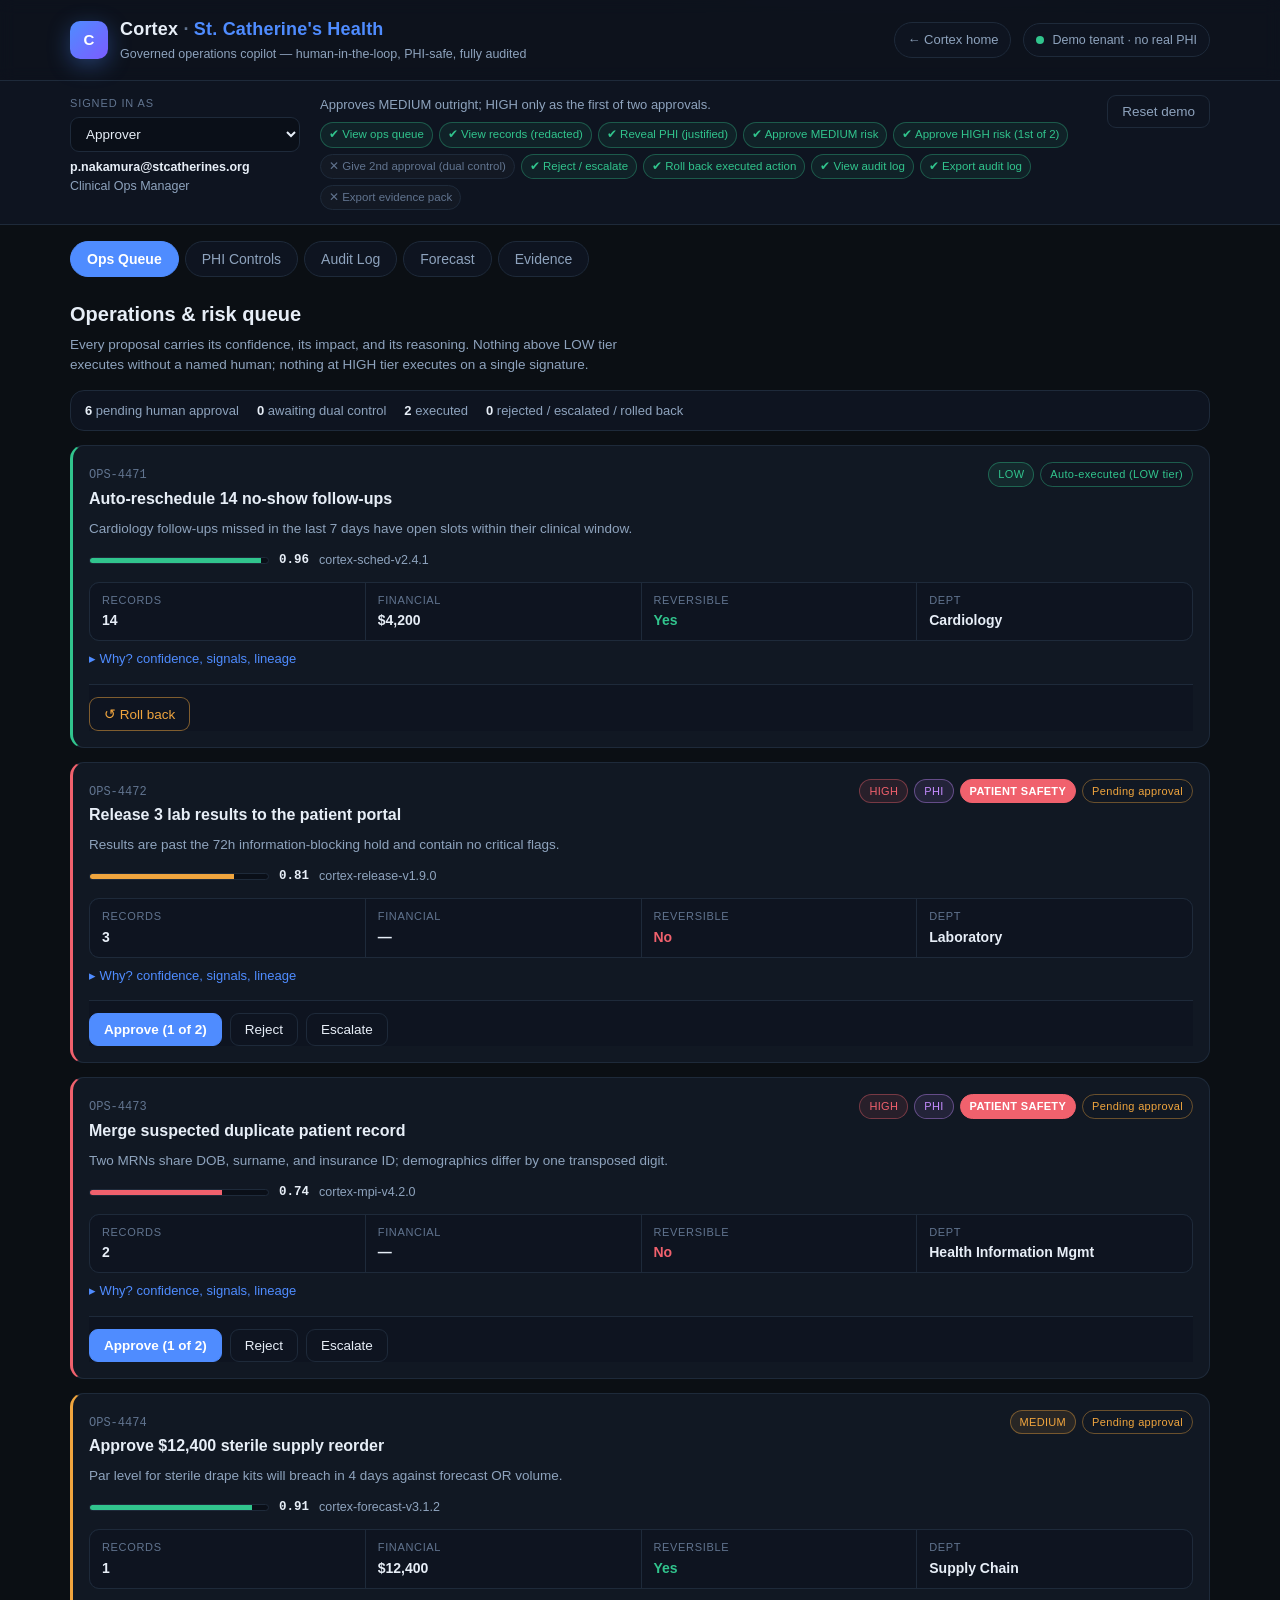
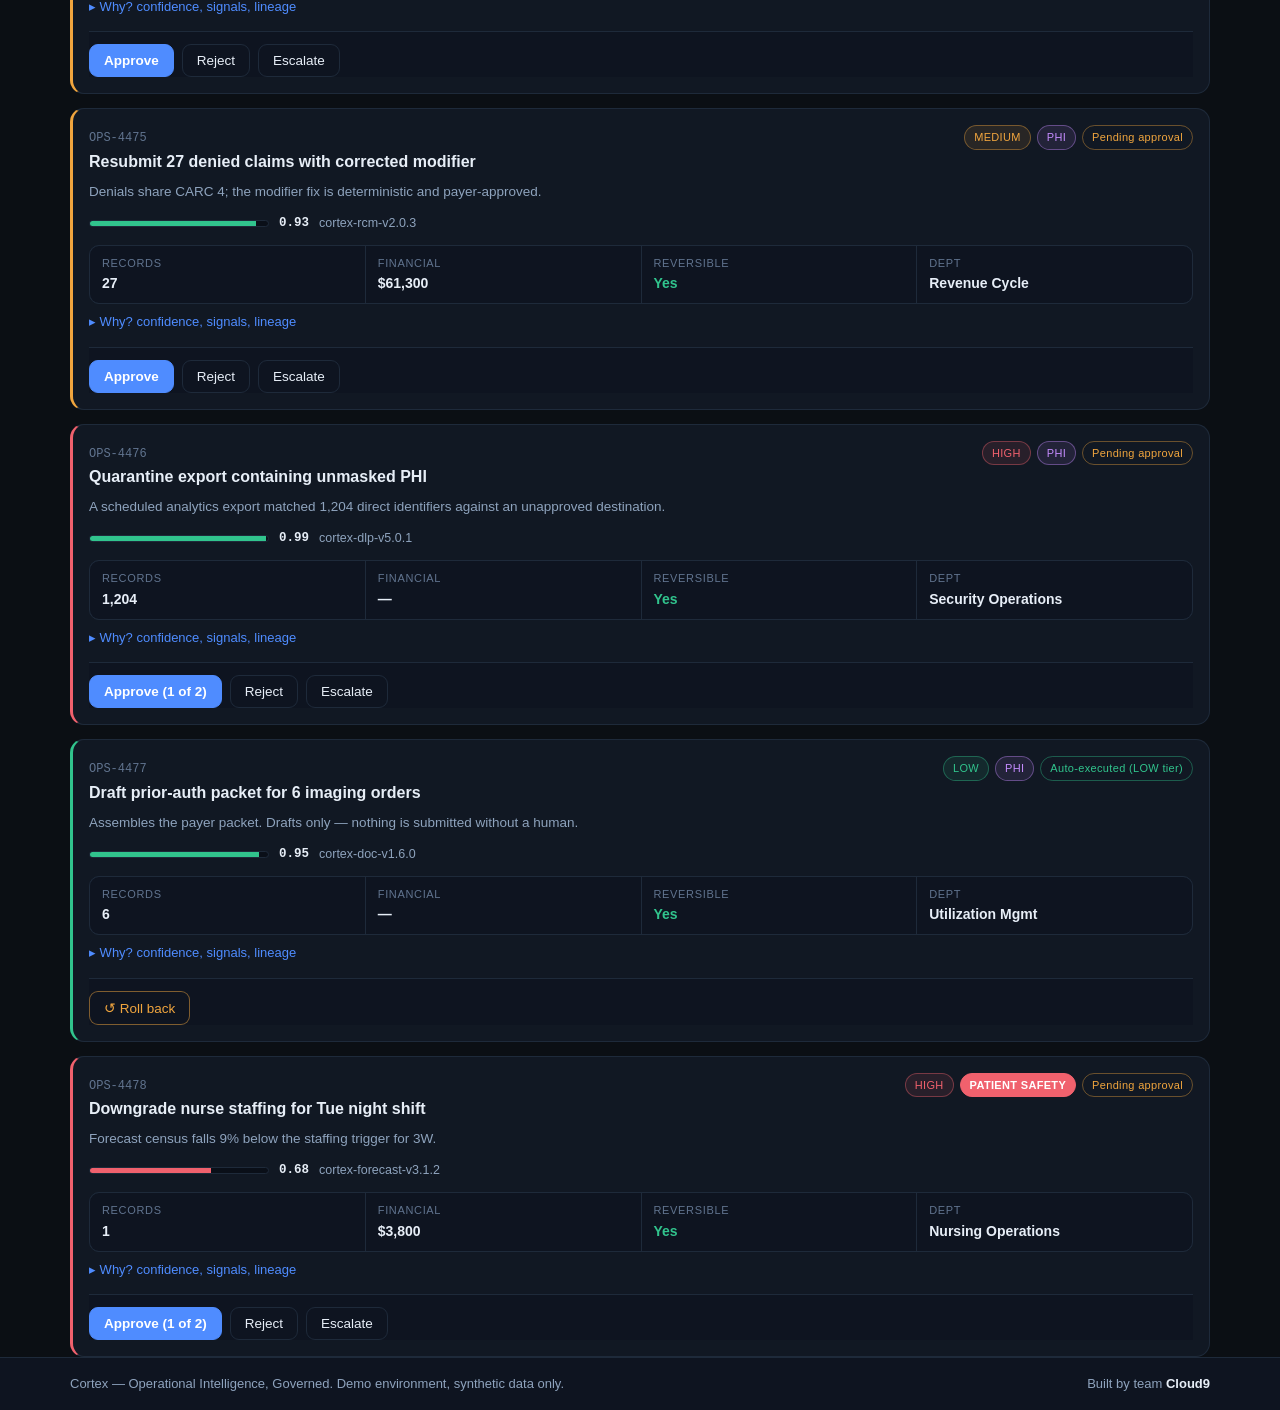
==== cloud9_health.html @ 412a2119 "St. Catherine's health page" ====
<!doctype html>
<html lang="en">
<head>
<meta charset="utf-8" />
<meta name="viewport" content="width=device-width, initial-scale=1" />
<title>Cortex — Governed Operations for St. Catherine's Health</title>
<link rel="stylesheet" href="cloud9/styles.css" />
</head>
<body>

<header class="top">
  <div class="wrap top-inner">
    <div class="brand">
      <div class="logo">C</div>
      <div>
        <h1>Cortex <span class="sep">·</span> <span class="tenant">St. Catherine's Health</span></h1>
        <p>Governed operations copilot — human-in-the-loop, PHI-safe, fully audited</p>
      </div>
    </div>
    <div class="top-right">
      <a class="home-link" href="index.html">← Cortex home</a>
      <div class="live"><span class="dot"></span> Demo tenant · no real PHI</div>
    </div>
  </div>
</header>

<section class="rolebar">
  <div class="wrap rolebar-inner">
    <div class="role-pick">
      <label for="roleSelect">Signed in as</label>
      <select id="roleSelect"></select>
      <div class="role-id">
        <b id="roleActor"></b>
        <span id="roleTitle"></span>
      </div>
    </div>
    <div class="role-detail">
      <div id="roleNote" class="role-note"></div>
      <div id="roleCaps" class="caps"></div>
    </div>
    <button id="resetDemo" class="btn ghost">Reset demo</button>
  </div>
</section>

<nav class="wrap"><div id="tabs" class="tabs"></div></nav>

<main class="wrap">

  <!-- ------------------------------------------------------------ OPS QUEUE -->
  <section class="panel" data-panel="queue">
    <div class="panel-head">
      <div>
        <h2>Operations &amp; risk queue</h2>
        <p class="lede">Every proposal carries its confidence, its impact, and its reasoning.
          Nothing above LOW tier executes without a named human; nothing at HIGH tier executes
          on a single signature.</p>
      </div>
    </div>
    <div id="queueStats" class="stats"></div>
    <div id="queueList" class="cards"></div>
  </section>

  <!-- ---------------------------------------------------------- PHI CONTROLS -->
  <section class="panel" data-panel="phi">
    <div class="panel-head">
      <div>
        <h2>PHI controls</h2>
        <p class="lede">Redacted by default. Reveal is per-field, requires a reason code and a
          written justification, expires after 60 seconds, and is written to the audit trail.</p>
      </div>
      <button id="previewToggle" class="btn">Show redaction preview</button>
    </div>

    <div id="phiRecords" class="cards"></div>

    <div class="card">
      <header class="card-head"><div><h3>Redactor — try it yourself</h3></div>
        <span class="badge">live regex detectors</span></header>
      <p class="muted small">Paste any text. The detectors run in your browser on every keystroke —
        nothing here is pre-baked.</p>
      <textarea id="scratchInput" rows="4" spellcheck="false"></textarea>
      <div class="row">
        <button id="scratchSample" class="btn tiny">Load sample</button>
        <button id="scratchClear" class="btn tiny">Clear</button>
      </div>
      <div id="scratchOut" class="scratch"></div>
    </div>

    <div id="revealModal" class="modal" hidden>
      <div class="modal-box">
        <h3>Justify this reveal</h3>
        <p class="muted small">Field: <b id="revealTarget"></b></p>
        <label for="reasonCode">Reason code (HIPAA permitted purpose)</label>
        <select id="reasonCode"></select>
        <label for="justifyText">Written justification</label>
        <textarea id="justifyText" rows="3" placeholder="Why do you need to see this identifier right now?"></textarea>
        <div class="muted small" id="justifyCount">0 / 20 characters minimum</div>
        <div class="stepup">Step-up authentication: enforced by your IdP (SAML/OIDC) at the session
          boundary. This demo build gates on the justification; the production gate additionally
          requires a fresh MFA claim.</div>
        <div class="row end">
          <button id="revealCancel" class="btn">Cancel</button>
          <button id="revealConfirm" class="btn primary" disabled>Reveal for 60s</button>
        </div>
      </div>
    </div>
  </section>

  <!-- ------------------------------------------------------------ AUDIT LOG -->
  <section class="panel" data-panel="audit">
    <div class="panel-head">
      <div>
        <h2>Audit log</h2>
        <p class="lede">Append-only and hash-chained. Who, what, when, inputs, outputs, justification,
          and lineage — for every human action and every model decision. Click a row to expand it.</p>
      </div>
    </div>

    <div class="audit-controls">
      <input id="auditQ" type="search" placeholder="Search actor, object, inputs, outputs…" />
      <select id="auditActor"></select>
      <select id="auditAction"></select>
      <select id="auditTier">
        <option value="">All tiers</option>
        <option>LOW</option><option>MEDIUM</option><option>HIGH</option>
        <option>PHI</option><option value="n/a">n/a</option>
      </select>
      <span id="auditCount" class="muted small"></span>
      <span class="spacer"></span>
      <button id="verifyChain" class="btn">Verify chain</button>
      <button id="tamperSim" class="btn warn">Simulate tampering</button>
      <button id="exportCSV" class="btn primary audit-export">Export CSV</button>
      <button id="exportJSON" class="btn audit-export">Export JSON</button>
    </div>

    <div id="chainStatus" class="chain-status"></div>

    <div class="table-scroll">
      <table class="audit">
        <thead><tr>
          <th>#</th><th>Timestamp (UTC)</th><th>Actor</th><th>Action</th>
          <th>Object</th><th>Tier</th><th>Hash</th>
        </tr></thead>
        <tbody id="auditBody"></tbody>
      </table>
    </div>
  </section>

  <!-- ------------------------------------------------------------- FORECAST -->
  <section class="panel" data-panel="forecast">
    <div class="panel-head">
      <div>
        <h2>Demand forecast</h2>
        <p class="lede">A disclosed moving average, not a black box. Accepting a forecast records it
          as a model decision with its full input series.</p>
      </div>
      <div class="row">
        <select id="deptSelect"></select>
        <button id="acceptForecast" class="btn primary">Accept into planning</button>
      </div>
    </div>
    <div id="forecastPanel" class="card"></div>
  </section>

  <!-- ------------------------------------------------------------- EVIDENCE -->
  <section class="panel" data-panel="evidence">
    <div class="panel-head">
      <div>
        <h2>Vendor risk evidence</h2>
        <p class="lede">Each control opens to the artifact behind it. The permission matrix is read
          live from the running application, and the evidence pack embeds the verified audit chain.</p>
      </div>
      <div class="row">
        <button id="exportEvidence" class="btn primary">Export evidence pack</button>
      </div>
    </div>
    <div id="evidenceNote" class="muted small"></div>
    <div id="evidenceList" class="evidence"></div>
  </section>

</main>

<div id="toast" class="toast"></div>

<footer>
  <div class="wrap foot">
    <div>Cortex — Operational Intelligence, Governed. Demo environment, synthetic data only.</div>
    <div>Built by team <span class="teamtag">Cloud9</span></div>
  </div>
</footer>

<script src="cloud9/js/util.js"></script>
<script src="cloud9/js/data.js"></script>
<script src="cloud9/js/rbac.js"></script>
<script src="cloud9/js/redact.js"></script>
<script src="cloud9/js/audit.js"></script>
<script src="cloud9/js/app.js"></script>
<script src="cloud9/js/queue.js"></script>
<script src="cloud9/js/phi.js"></script>
<script src="cloud9/js/auditview.js"></script>
<script src="cloud9/js/forecast.js"></script>
<script src="cloud9/js/evidence.js"></script>
<script>
  CORTEX.queue.init();
  CORTEX.phi.init();
  CORTEX.auditview.init();
  CORTEX.forecast.init();
  CORTEX.evidence.init();
  CORTEX.app.boot();
</script>
</body>
</html>
---- cloud9/styles.css ----
/* Cortex demo — St. Catherine's Health console. Team Cloud9.
   Palette matches index.html so the two pages read as one product. */

:root{
  --bg:#0b0f14; --panel:#111823; --panel2:#0e1420; --line:#1e2a3a;
  --ink:#e7eef7; --mut:#8ea3bd; --mut2:#61748f;
  --accent:#4f8cff; --accent2:#2f6fe0; --good:#31c48d; --warn:#f0a53e; --bad:#f0616d;
  --radius:14px;
}
*{box-sizing:border-box}
html,body{margin:0}
body{
  background:radial-gradient(1200px 600px at 70% -10%,#12243f 0%,var(--bg) 55%);
  color:var(--ink);
  font:15px/1.5 -apple-system,BlinkMacSystemFont,"Segoe UI",Roboto,Inter,Helvetica,Arial,sans-serif;
  -webkit-font-smoothing:antialiased;min-height:100vh;display:flex;flex-direction:column;
}
.wrap{max-width:1180px;margin:0 auto;padding:0 20px;width:100%}
h1,h2,h3{margin:0}
code,pre,.mono{font-family:ui-monospace,SFMono-Regular,Menlo,Consolas,monospace}
.muted{color:var(--mut)}
.small{font-size:12.5px}
.nowrap{white-space:nowrap}
.ok{color:var(--good)} .bad{color:var(--bad)}
.spacer{flex:1}
.row{display:flex;gap:8px;align-items:center;flex-wrap:wrap;margin-top:8px}
.row.end{justify-content:flex-end}

/* ------------------------------------------------------------------ header */
.top{border-bottom:1px solid var(--line);background:rgba(14,20,32,.72);backdrop-filter:blur(8px)}
.top-inner{display:flex;align-items:center;justify-content:space-between;gap:16px;flex-wrap:wrap;padding-top:16px;padding-bottom:16px}
.brand{display:flex;align-items:center;gap:12px}
.logo{width:38px;height:38px;border-radius:10px;background:linear-gradient(135deg,#4f8cff,#7b5cff);
  display:grid;place-items:center;font-weight:800;color:#fff;box-shadow:0 6px 22px rgba(79,140,255,.35)}
.brand h1{font-size:18px;letter-spacing:.2px}
.brand p{margin:2px 0 0;color:var(--mut);font-size:12.5px}
.sep{color:var(--mut2)}
.tenant{color:var(--accent)}
.top-right{display:flex;align-items:center;gap:12px;flex-wrap:wrap}
.home-link{color:var(--mut);text-decoration:none;font-size:13px;border:1px solid var(--line);
  padding:7px 12px;border-radius:999px;background:var(--panel2)}
.home-link:hover{color:var(--ink);border-color:var(--accent)}
.live{display:flex;align-items:center;gap:8px;color:var(--mut);font-size:12.5px;
  border:1px solid var(--line);padding:7px 12px;border-radius:999px;background:var(--panel2)}
.dot{width:8px;height:8px;border-radius:50%;background:var(--good);animation:pulse 2s infinite}
@keyframes pulse{0%{box-shadow:0 0 0 0 rgba(49,196,141,.5)}70%{box-shadow:0 0 0 8px rgba(49,196,141,0)}100%{box-shadow:0 0 0 0 rgba(49,196,141,0)}}

/* ----------------------------------------------------------------- rolebar */
.rolebar{background:var(--panel2);border-bottom:1px solid var(--line)}
.rolebar-inner{display:flex;gap:20px;align-items:flex-start;padding:14px 20px;flex-wrap:wrap}
.role-pick{display:flex;flex-direction:column;gap:6px;min-width:230px}
.role-pick label{font-size:11px;text-transform:uppercase;letter-spacing:.08em;color:var(--mut2)}
.role-id{font-size:12.5px;color:var(--mut)}
.role-id b{display:block;color:var(--ink);font-weight:600}
.role-detail{flex:1;min-width:280px}
.role-note{color:var(--mut);font-size:13px;margin-bottom:8px}
.caps{display:flex;flex-wrap:wrap;gap:6px}
.cap{font-size:11.5px;padding:3px 8px;border-radius:999px;border:1px solid var(--line)}
.cap.on{color:var(--good);border-color:rgba(49,196,141,.35);background:rgba(49,196,141,.08)}
.cap.off{color:var(--mut2);background:rgba(255,255,255,.02)}

/* -------------------------------------------------------------------- tabs */
.tabs{display:flex;gap:6px;flex-wrap:wrap;padding:16px 0 0}
.tab{background:var(--panel2);border:1px solid var(--line);color:var(--mut);
  padding:9px 16px;border-radius:999px;cursor:pointer;font-size:14px;font-family:inherit}
.tab:hover{color:var(--ink)}
.tab.active{background:var(--accent);border-color:var(--accent);color:#fff;font-weight:600}

/* ------------------------------------------------------------------ layout */
main{flex:1;padding-bottom:48px}
.panel{padding-top:22px}
.panel-head{display:flex;justify-content:space-between;align-items:flex-start;gap:16px;flex-wrap:wrap;margin-bottom:14px}
.panel-head h2{font-size:20px}
.lede{margin:6px 0 0;color:var(--mut);max-width:74ch;font-size:13.5px}
.stats{display:flex;gap:18px;flex-wrap:wrap;padding:10px 14px;background:var(--panel2);
  border:1px solid var(--line);border-radius:var(--radius);font-size:13px;color:var(--mut);margin-bottom:14px}
.stats b{color:var(--ink)}
.cards{display:flex;flex-direction:column;gap:14px}

/* ------------------------------------------------------------------- cards */
.card{background:var(--panel);border:1px solid var(--line);border-radius:var(--radius);padding:16px}
.card.tier-high{border-left:3px solid var(--bad)}
.card.tier-medium{border-left:3px solid var(--warn)}
.card.tier-low{border-left:3px solid var(--good)}
.card-head{display:flex;justify-content:space-between;align-items:flex-start;gap:12px;flex-wrap:wrap}
.card-head h3{font-size:16px;margin-top:2px}
.oid{font-family:ui-monospace,Menlo,monospace;font-size:12px;color:var(--mut2)}
.summary{margin:8px 0 12px;color:var(--mut);font-size:13.5px}
.badges{display:flex;gap:6px;flex-wrap:wrap}
.badge{font-size:11px;padding:3px 9px;border-radius:999px;border:1px solid var(--line);
  color:var(--mut);letter-spacing:.03em;white-space:nowrap}
.t-high{color:var(--bad);border-color:rgba(240,97,109,.4);background:rgba(240,97,109,.1)}
.t-medium{color:var(--warn);border-color:rgba(240,165,62,.4);background:rgba(240,165,62,.1)}
.t-low{color:var(--good);border-color:rgba(49,196,141,.4);background:rgba(49,196,141,.1)}
.t-phi{color:#c58cff;border-color:rgba(197,140,255,.4);background:rgba(197,140,255,.1)}
.badge.phi{color:#c58cff;border-color:rgba(197,140,255,.4);background:rgba(197,140,255,.1)}
.badge.safety{color:#fff;background:var(--bad);border-color:var(--bad);font-weight:700}
.st-pending{color:var(--warn);border-color:rgba(240,165,62,.4)}
.st-second{color:#fff;background:var(--accent2);border-color:var(--accent2);font-weight:600}
.st-exec,.st-auto{color:var(--good);border-color:rgba(49,196,141,.4)}
.st-rejected,.st-rollback{color:var(--bad);border-color:rgba(240,97,109,.4)}
.st-escalated{color:var(--warn);border-color:rgba(240,165,62,.4)}

.conf{display:flex;align-items:center;gap:10px;font-size:12.5px;margin-bottom:12px}
.conf-bar{flex:0 0 180px;height:7px;background:#0a0f18;border:1px solid var(--line);border-radius:999px;overflow:hidden}
.conf-bar i{display:block;height:100%}
.conf-bar i.hi{background:var(--good)} .conf-bar i.mid{background:var(--warn)} .conf-bar i.lo{background:var(--bad)}
.conf-num{font-family:ui-monospace,Menlo,monospace;font-weight:700}

.impact{display:grid;grid-template-columns:repeat(auto-fit,minmax(120px,1fr));gap:1px;
  background:var(--line);border:1px solid var(--line);border-radius:10px;overflow:hidden}
.impact>div{background:var(--panel2);padding:9px 12px;display:flex;flex-direction:column;gap:2px}
.impact span{font-size:11px;color:var(--mut2);text-transform:uppercase;letter-spacing:.06em}
.impact b{font-size:14px}

.approvals{display:flex;gap:6px;flex-wrap:wrap;margin-top:10px}
.sig-chip{color:var(--good);border-color:rgba(49,196,141,.35)}
.decision{margin-top:10px;padding:8px 12px;background:var(--panel2);border-left:2px solid var(--warn);
  border-radius:6px;font-size:13px;color:var(--mut)}

.link-btn{background:none;border:none;color:var(--accent);cursor:pointer;padding:10px 0 0;
  font-size:13px;font-family:inherit}
.link-btn:hover{text-decoration:underline}

/* --------------------------------------------------------------------- why */
.why{margin-top:10px;padding:14px;background:var(--panel2);border:1px solid var(--line);border-radius:10px}
.why-head{font-size:11px;text-transform:uppercase;letter-spacing:.08em;color:var(--mut2);margin-bottom:10px}
.sig{display:grid;grid-template-columns:1fr 140px 44px;gap:10px;align-items:center;
  font-size:13px;margin-bottom:6px}
.sig-bar{height:8px;background:#0a0f18;border-radius:999px;overflow:hidden}
.sig-bar i{display:block;height:100%;background:linear-gradient(90deg,var(--accent2),var(--accent))}
.sig-w{font-family:ui-monospace,Menlo,monospace;font-size:12px;color:var(--mut);text-align:right}
.why-rule,.why-counter,.why-lineage,.why-io{margin-top:10px;font-size:13px;color:var(--mut);line-height:1.55}
.why-rule code{color:var(--ink);background:#0a0f18;padding:2px 6px;border-radius:5px;font-size:12px}
.why-io code{color:var(--ink);font-size:12px;word-break:break-word}
.chip{display:inline-block;background:#0a0f18;border:1px solid var(--line);border-radius:6px;
  padding:2px 8px;font-size:12px;color:var(--ink);margin:2px 0}
.arrow{color:var(--mut2);margin:0 6px}

/* ----------------------------------------------------------------- buttons */
.btn{background:var(--panel2);border:1px solid var(--line);color:var(--ink);padding:8px 14px;
  border-radius:9px;cursor:pointer;font-size:13.5px;font-family:inherit}
.btn:hover:not(:disabled){border-color:var(--accent);color:#fff}
.btn:disabled{opacity:.42;cursor:not-allowed}
.btn.primary{background:var(--accent);border-color:var(--accent);color:#fff;font-weight:600}
.btn.primary:hover:not(:disabled){background:var(--accent2)}
.btn.warn{border-color:rgba(240,165,62,.5);color:var(--warn)}
.btn.ghost{background:transparent;color:var(--mut)}
.btn.tiny{padding:4px 10px;font-size:12px}
.card-actions{display:flex;gap:8px;align-items:center;flex-wrap:wrap;margin-top:14px;
  padding-top:12px;border-top:1px solid var(--line)}
.deny-note{font-size:12px;color:var(--warn);background:rgba(240,165,62,.08);
  border:1px solid rgba(240,165,62,.25);padding:4px 10px;border-radius:8px}
.inline-form{flex-basis:100%;margin-top:8px}
.inline-form label{display:block;font-size:12px;color:var(--mut2);margin-bottom:4px}

textarea,input[type=search],input[type=text],select{
  background:#0a0f18;border:1px solid var(--line);color:var(--ink);border-radius:9px;
  padding:8px 11px;font:inherit;font-size:13.5px;width:100%}
textarea{resize:vertical;font-family:inherit}
select{cursor:pointer}
:focus-visible{outline:2px solid var(--accent);outline-offset:1px}

/* --------------------------------------------------------------------- phi */
.fields{width:100%;border-collapse:collapse;margin-top:10px}
.fields th{text-align:left;font-weight:500;color:var(--mut);font-size:13px;
  padding:7px 12px 7px 0;width:150px;vertical-align:top}
.fields td{padding:7px 0;font-size:13.5px;border-bottom:1px solid rgba(30,42,58,.5)}
.fields td.ctrl{width:200px;text-align:right;white-space:nowrap}
.val{display:inline-flex;align-items:center;gap:8px;flex-wrap:wrap}
.val.revealed{color:#ffd9a0;font-family:ui-monospace,Menlo,monospace}
.redacted{background:#0a0f18;color:var(--mut2);letter-spacing:1px;border-radius:4px;padding:1px 5px}
.det{font-size:10.5px;color:var(--mut2);border:1px solid var(--line);border-radius:4px;padding:1px 5px}
.countdown{font-size:11.5px;color:var(--warn)}
.deny-note{display:inline-block;margin-left:6px}

.preview{margin-top:14px;border-top:1px solid var(--line);padding-top:12px}
.preview-head{font-size:11px;text-transform:uppercase;letter-spacing:.08em;color:var(--mut2);margin-bottom:8px}
.preview-body{background:#0a0f18;border:1px solid var(--line);border-radius:9px;padding:12px;
  font-size:12.5px;line-height:1.9;white-space:pre-wrap;word-break:break-word;overflow-x:auto;margin:0}
mark.span{background:rgba(197,140,255,.16);color:#f0e2ff;border-bottom:1px solid #c58cff;
  border-radius:3px;padding:1px 3px}
mark.span sup{font-size:8.5px;color:#c58cff;margin-left:3px;letter-spacing:.04em}
mark.span-SSN,mark.span-MRN{background:rgba(240,97,109,.16);color:#ffdfe2;border-bottom-color:var(--bad)}
mark.span-SSN sup,mark.span-MRN sup{color:var(--bad)}
mark.span-DOB,mark.span-PHONE{background:rgba(240,165,62,.16);color:#ffeccd;border-bottom-color:var(--warn)}
mark.span-DOB sup,mark.span-PHONE sup{color:var(--warn)}
.scratch{display:grid;grid-template-columns:1fr 1fr;gap:12px;margin-top:12px}
.scratch .muted{grid-column:1/-1}
@media (max-width:820px){.scratch{grid-template-columns:1fr}}

.modal{position:fixed;inset:0;background:rgba(5,8,13,.72);display:grid;place-items:center;z-index:50;padding:20px}
.modal[hidden]{display:none}
.modal-box{background:var(--panel);border:1px solid var(--line);border-radius:var(--radius);
  padding:22px;max-width:520px;width:100%;box-shadow:0 24px 60px rgba(0,0,0,.5)}
.modal-box h3{font-size:17px;margin-bottom:6px}
.modal-box label{display:block;font-size:11px;text-transform:uppercase;letter-spacing:.07em;
  color:var(--mut2);margin:14px 0 5px}
.stepup{margin-top:12px;font-size:12px;color:var(--mut);background:var(--panel2);
  border:1px solid var(--line);border-left:2px solid var(--accent);border-radius:8px;padding:9px 12px}

/* ------------------------------------------------------------------- audit */
.audit-controls{display:flex;gap:8px;align-items:center;flex-wrap:wrap;margin-bottom:12px}
.audit-controls input[type=search]{flex:1;min-width:200px;max-width:340px}
.audit-controls select{width:auto;min-width:130px}
.chain-status{padding:9px 14px;border-radius:9px;font-size:13px;margin-bottom:12px;
  border:1px solid var(--line);background:var(--panel2);color:var(--mut);font-family:ui-monospace,Menlo,monospace}
.chain-status.ok{color:var(--good);border-color:rgba(49,196,141,.35);background:rgba(49,196,141,.07)}
.chain-status.bad{color:var(--bad);border-color:rgba(240,97,109,.4);background:rgba(240,97,109,.09)}
.chain-status.warn{color:var(--warn);border-color:rgba(240,165,62,.4);background:rgba(240,165,62,.08)}
.table-scroll{overflow-x:auto;border:1px solid var(--line);border-radius:var(--radius);background:var(--panel)}
table.audit,table.matrix{width:100%;border-collapse:collapse;font-size:13px}
table.audit th,table.matrix th{text-align:left;padding:10px 12px;background:var(--panel2);
  color:var(--mut2);font-size:11px;text-transform:uppercase;letter-spacing:.06em;
  border-bottom:1px solid var(--line);position:sticky;top:0}
table.audit td{padding:9px 12px;border-bottom:1px solid rgba(30,42,58,.6);vertical-align:top}
tr.arow{cursor:pointer}
tr.arow:hover{background:rgba(79,140,255,.06)}
tr.arow.open{background:rgba(79,140,255,.09)}
.act{font-size:11px;padding:2px 8px;border-radius:6px;background:#0a0f18;border:1px solid var(--line);
  white-space:nowrap;font-family:ui-monospace,Menlo,monospace}
.act-access_denied,.act-dual_control_blocked{color:var(--bad);border-color:rgba(240,97,109,.4)}
.act-phi_revealed{color:#c58cff;border-color:rgba(197,140,255,.4)}
.act-approved_and_executed,.act-auto_executed{color:var(--good);border-color:rgba(49,196,141,.35)}
.act-rolled_back,.act-rejected{color:var(--warn);border-color:rgba(240,165,62,.35)}
.hashcell{color:var(--mut2)}
tr.adetail td{background:var(--panel2);padding:14px}
.kvgrid{display:grid;grid-template-columns:1fr 1fr;gap:12px}
@media (max-width:820px){.kvgrid{grid-template-columns:1fr}}
.kvgrid b,.just b,.chain b{font-size:11px;text-transform:uppercase;letter-spacing:.06em;color:var(--mut2)}
.kvgrid pre{background:#0a0f18;border:1px solid var(--line);border-radius:8px;padding:10px;
  font-size:12px;margin:5px 0 0;overflow-x:auto;color:var(--ink)}
.just,.chain{margin-top:10px;font-size:13px;color:var(--mut)}
.chain code{font-size:11.5px;color:var(--accent)}

/* ---------------------------------------------------------------- forecast */
.chart{width:100%;height:auto;display:block}
.hist-line{fill:none;stroke:var(--accent);stroke-width:2}
.fc-line{fill:none;stroke:var(--warn);stroke-width:2;stroke-dasharray:5 4}
.fc-band{fill:rgba(240,165,62,.13);stroke:none}
.fc-dot{fill:var(--warn)}
.axis{stroke:var(--line);stroke-width:1}
.divider{stroke:var(--mut2);stroke-width:1;stroke-dasharray:3 4}
.axis-label{fill:var(--mut2);font-size:11px}
.fc-stats{display:grid;grid-template-columns:repeat(auto-fit,minmax(110px,1fr));gap:1px;
  background:var(--line);border:1px solid var(--line);border-radius:10px;overflow:hidden;margin:12px 0}
.fc-stats>div{background:var(--panel2);padding:10px 12px;display:flex;flex-direction:column;gap:2px}
.fc-stats span{font-size:11px;color:var(--mut2);text-transform:uppercase;letter-spacing:.06em}
.fc-stats b{font-size:17px}

/* ---------------------------------------------------------------- evidence */
.evidence{display:flex;flex-direction:column;gap:10px;margin-top:12px}
.ev-row{background:var(--panel);border:1px solid var(--line);border-radius:var(--radius);padding:14px 16px}
.ev-row.open{border-color:rgba(79,140,255,.4)}
.ev-head{display:flex;align-items:center;gap:12px;width:100%;background:none;border:none;
  color:var(--ink);cursor:pointer;padding:0;font:inherit;text-align:left}
.ev-name{font-weight:600;flex:1}
.ev-status{font-size:11.5px;color:var(--good);border:1px solid rgba(49,196,141,.35);
  background:rgba(49,196,141,.08);border-radius:999px;padding:3px 10px;white-space:nowrap}
.ev-toggle{font-size:12px;color:var(--accent);white-space:nowrap}
.ev-claim{margin:8px 0 0;color:var(--mut);font-size:13.5px;max-width:88ch}
.ev-artifact{margin-top:12px}
.ev-artifact pre{background:#0a0f18;border:1px solid var(--line);border-radius:9px;padding:14px;
  font-size:12.5px;line-height:1.65;overflow-x:auto;margin:0;color:#cfe0f5}
table.matrix td{padding:8px 12px;border-bottom:1px solid rgba(30,42,58,.6);text-align:center}
table.matrix td:first-child{text-align:left;color:var(--mut)}
table.matrix td.yes{color:var(--good)} table.matrix td.no{color:var(--mut2)}

/* ------------------------------------------------------------ toast/footer */
.toast{position:fixed;left:50%;bottom:26px;transform:translateX(-50%) translateY(20px);
  background:var(--panel);border:1px solid var(--accent);color:var(--ink);padding:12px 18px;
  border-radius:11px;font-size:13.5px;max-width:min(620px,92vw);box-shadow:0 14px 40px rgba(0,0,0,.45);
  opacity:0;pointer-events:none;transition:opacity .18s,transform .18s;z-index:60}
.toast.show{opacity:1;transform:translateX(-50%) translateY(0)}

footer{margin-top:auto;border-top:1px solid var(--line);background:var(--panel2)}
.foot{padding:16px 20px;display:flex;align-items:center;justify-content:space-between;gap:12px;
  flex-wrap:wrap;color:var(--mut);font-size:13px}
.teamtag{font-weight:800;color:var(--ink)}
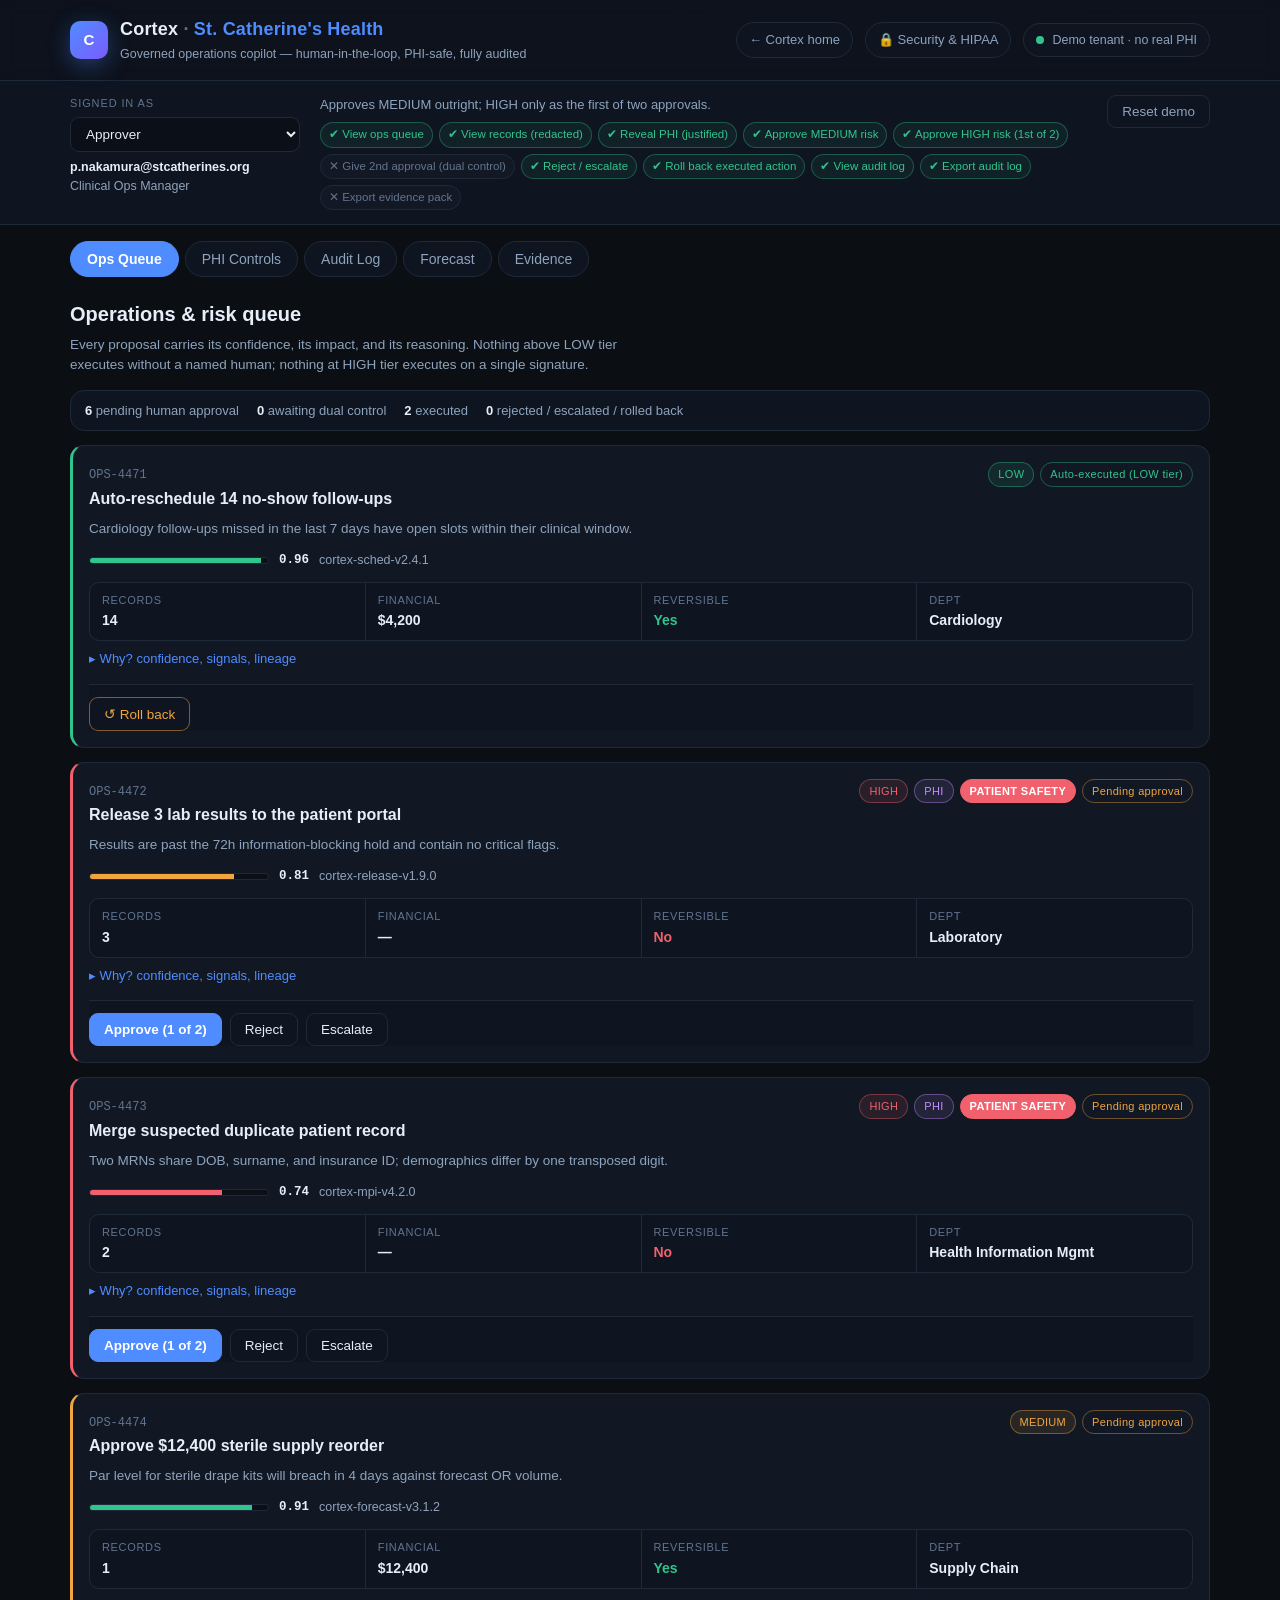
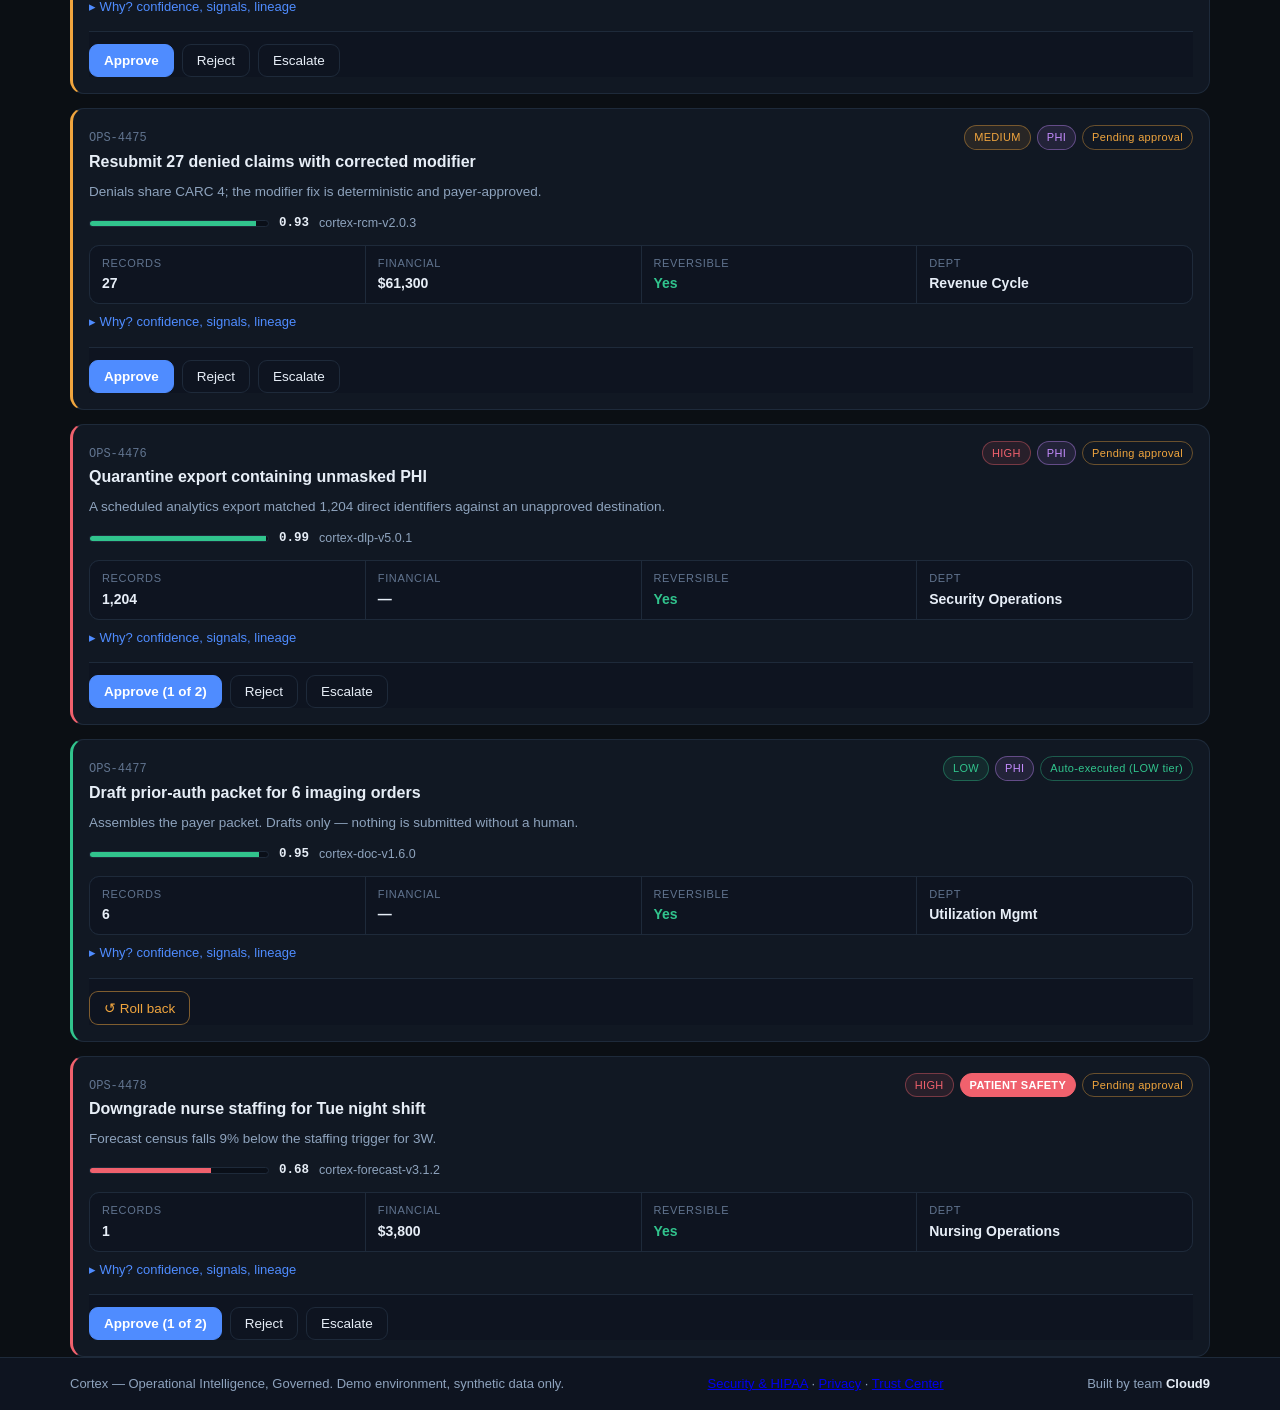
==== commit 8742d495: "More fixes" ====
--- a/cloud9_health.html
+++ b/cloud9_health.html
@@ -19,6 +19,7 @@
     </div>
     <div class="top-right">
       <a class="home-link" href="index.html">← Cortex home</a>
+      <a class="home-link" href="security.html">🔒 Security &amp; HIPAA</a>
       <div class="live"><span class="dot"></span> Demo tenant · no real PHI</div>
     </div>
   </div>
@@ -185,6 +186,7 @@
 <footer>
   <div class="wrap foot">
     <div>Cortex — Operational Intelligence, Governed. Demo environment, synthetic data only.</div>
+    <div><a href="security.html">Security &amp; HIPAA</a> · <a href="privacy/">Privacy</a> · <a href="trust/">Trust Center</a></div>
     <div>Built by team <span class="teamtag">Cloud9</span></div>
   </div>
 </footer>
--- a/cloud9/styles.css
+++ b/cloud9/styles.css
@@ -170,6 +170,8 @@
 .val{display:inline-flex;align-items:center;gap:8px;flex-wrap:wrap}
 .val.revealed{color:#ffd9a0;font-family:ui-monospace,Menlo,monospace}
 .redacted{background:#0a0f18;color:var(--mut2);letter-spacing:1px;border-radius:4px;padding:1px 5px}
+.redacted-tag{background:rgba(240,165,62,.14);color:var(--warn);border-radius:4px;padding:0 4px;
+  font-size:11.5px;font-weight:600;letter-spacing:.02em}
 .det{font-size:10.5px;color:var(--mut2);border:1px solid var(--line);border-radius:4px;padding:1px 5px}
 .countdown{font-size:11.5px;color:var(--warn)}
 .deny-note{display:inline-block;margin-left:6px}
